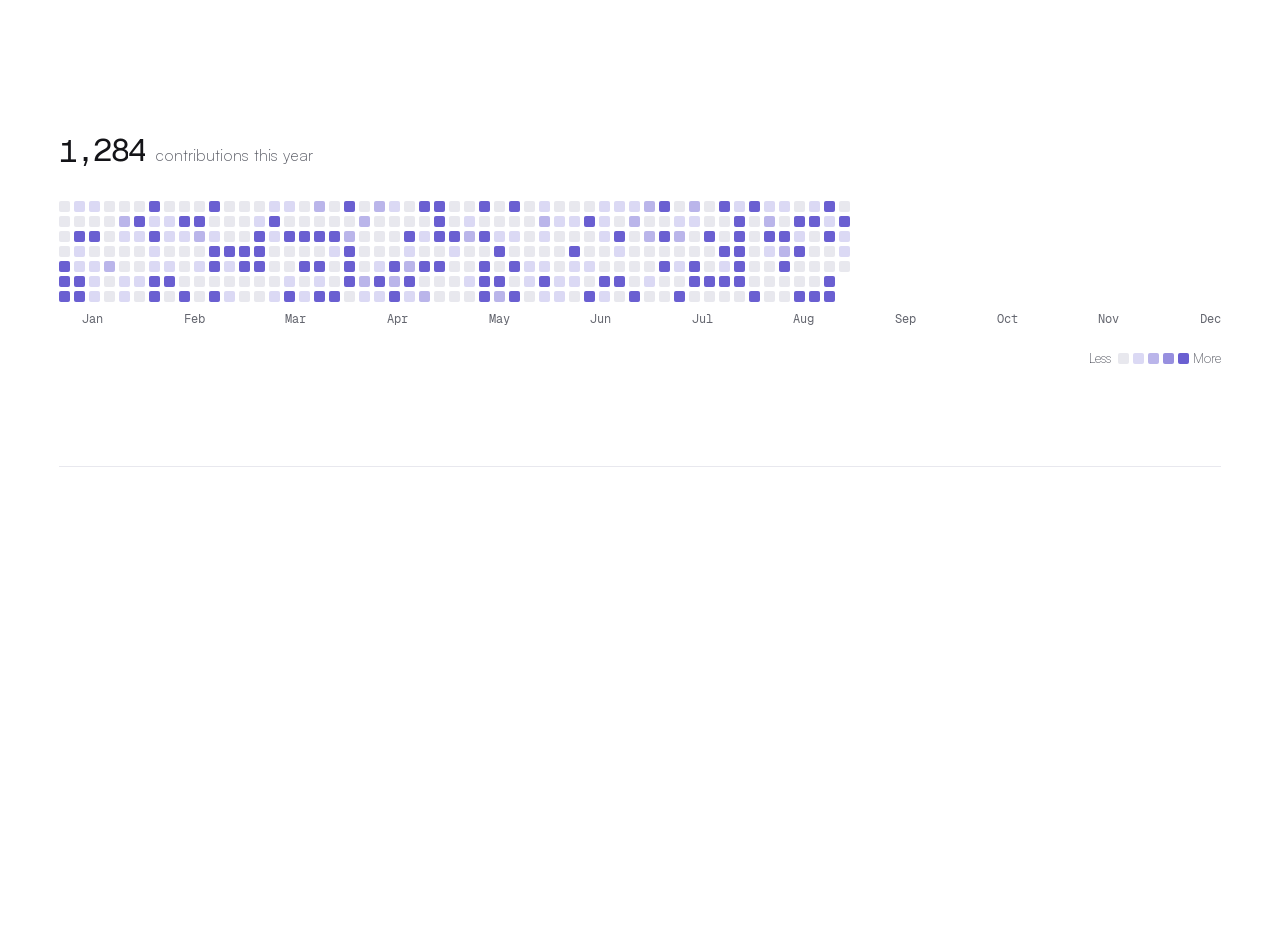
==== github-activity-preview.html @ e322b6ca "Add wip github activity" ====
<!doctype html>
<html lang="en">
<head>
  <meta charset="utf-8">
  <meta name="viewport" content="width=device-width, initial-scale=1">
  <title>GitHub activity preview — Omar Hopman</title>
  <link rel="stylesheet" href="style.css">
  <style>
    body { min-height: 100vh; }
    .preview { padding-top: 5rem; padding-bottom: 5rem; }
    .activity { margin-top: 2rem; }
    .activity-total { display: flex; align-items: baseline; gap: .55rem; margin-bottom: .75rem; font-size: .85rem; color: var(--muted); }
    .activity-total strong { display: inline-flex; color: var(--ink); font: 1.65rem/1 var(--font-mono); letter-spacing: -.06em; font-variant-numeric: tabular-nums; }
    .count-digit { display: inline-block; height: 1em; overflow: hidden; }
    .count-reel { display: flex; flex-direction: column; transform: translateY(-10em); transition: transform 1s cubic-bezier(.45, 0, .2, 1); }
    .count-reel span { height: 1em; line-height: 1em; }
    .grid-scroll { overflow-x: auto; padding: .85rem 0 .3rem; }
    .activity-grid { display: grid; grid-template-rows: repeat(7, 11px); grid-auto-flow: column; grid-auto-columns: 11px; gap: 4px; width: max-content; }
    .day { width: 11px; height: 11px; border-radius: 2px; background: var(--line); }
    .day[data-level="1"] { background: color-mix(in srgb, var(--accent) 24%, var(--bg)); }
    .day[data-level="2"] { background: color-mix(in srgb, var(--accent) 46%, var(--bg)); }
    .day[data-level="3"] { background: color-mix(in srgb, var(--accent) 70%, var(--bg)); }
    .day[data-level="4"] { background: var(--accent); }
    .months { display: flex; justify-content: space-between; margin: .45rem 0 0 1.2rem; color: var(--muted); font: .65rem var(--font-mono); }
    .activity-bottom { display: flex; justify-content: flex-end; margin-top: .75rem; }
    .legend { display: flex; align-items: center; gap: 4px; color: var(--muted); font-size: .68rem; }
    .legend span:first-child { margin-right: 3px; }
    @media (prefers-reduced-motion: reduce) { .count-reel { transition: none; } }
  </style>
</head>
<body>
  <main class="wrap preview">
    <section class="activity" aria-label="GitHub contribution activity preview">
      <p class="activity-total"><strong id="contributionCount" aria-label="1,284">1,284</strong><span>contributions this year</span></p>
      <div class="grid-scroll" aria-label="Contribution graph preview">
        <div class="activity-grid" id="activityGrid"></div>
        <div class="months" aria-hidden="true"><span>Jan</span><span>Feb</span><span>Mar</span><span>Apr</span><span>May</span><span>Jun</span><span>Jul</span><span>Aug</span><span>Sep</span><span>Oct</span><span>Nov</span><span>Dec</span></div>
      </div>
      <div class="activity-bottom">
        <div class="legend" aria-label="Less to more activity"><span>Less</span><i class="day"></i><i class="day" data-level="1"></i><i class="day" data-level="2"></i><i class="day" data-level="3"></i><i class="day" data-level="4"></i><span>More</span></div>
      </div>
    </section>
  </main>
  <script>
    const counter = document.getElementById('contributionCount');
    const target = '1284';
    counter.replaceChildren(...target.split('').map((digit, index) => {
      const window = document.createElement('span');
      const reel = document.createElement('span');
      window.className = 'count-digit';
      window.setAttribute('aria-hidden', 'true');
      reel.className = 'count-reel';
      const turns = index + 1;
      reel.style.transitionDelay = `${(target.length - index) * 100}ms`;
      for (let number = 0; number < 10 * (turns + 2); number++) {
        const item = document.createElement('span');
        item.textContent = number % 10;
        reel.append(item);
      }
      const finalPosition = 10 * (turns + 1) + Number(digit);
      reel.dataset.position = finalPosition;
      window.append(reel);
      reel.style.transform = 'translateY(-10em)';
      return window;
    }));
    counter.insertBefore(document.createTextNode(','), counter.children[1]);
    requestAnimationFrame(() => requestAnimationFrame(() => {
      counter.querySelectorAll('.count-reel').forEach(reel => {
        reel.style.transform = `translateY(-${reel.dataset.position}em)`;
      });
    }));

    const grid = document.getElementById('activityGrid');
    const start = new Date('2026-01-01T12:00:00');
    const end = new Date('2026-12-31T12:00:00');
    const offset = start.getDay();
    for (let i = 0; i < offset; i++) grid.append(Object.assign(document.createElement('i'), { className: 'day' }));
    for (let day = new Date(start); day <= end; day.setDate(day.getDate() + 1)) {
      const cell = document.createElement('i');
      const sample = Math.abs(Math.sin(day.getTime() / 86400000 * 12.9898) * 43758.5453) % 1;
      const count = sample > .76 ? Math.ceil(sample * 8) : sample > .45 ? Math.ceil(sample * 3) : 0;
      cell.className = 'day';
      if (count) cell.dataset.level = count > 6 ? 4 : count > 4 ? 3 : count > 2 ? 2 : 1;
      cell.title = `${day.toLocaleDateString('en', { month: 'short', day: 'numeric' })}: ${count} contributions`;
      grid.append(cell);
    }
  </script>
</body>
</html>
---- style.css ----
*,
*::before,
*::after {
    margin: 0;
    padding: 0;
    box-sizing: border-box;
}

/* Satoshi is a variable font (wght 300-900); one file covers every weight the site uses. */
@font-face {
    font-family: "Satoshi";
    src: url("fonts/Satoshi-Variable.woff2") format("woff2-variations");
    font-weight: 300 900;
    font-style: normal;
    font-display: swap;
}

@font-face {
    font-family: "Geist Pixel Square";
    src: url("fonts/GeistPixel-Square.woff2") format("woff2");
    font-weight: 400;
    font-style: normal;
    font-display: swap;
}

@font-face {
    font-family: "Geist Pixel Grid";
    src: url("fonts/GeistPixel-Grid.woff2") format("woff2");
    font-weight: 400;
    font-style: normal;
    font-display: swap;
}

@font-face {
    font-family: "Geist Mono";
    src: url("fonts/GeistMono-Regular.woff2") format("woff2");
    font-weight: 400;
    font-style: normal;
    font-display: swap;
}

:root {
    --font-body: "Satoshi", ui-sans-serif, system-ui, sans-serif;
    --font-pixel: "Geist Pixel Square", "Satoshi", sans-serif;
    --font-pixel-grid: "Geist Pixel Grid", "Satoshi", sans-serif;
    --font-mono: "Geist Mono", ui-monospace, "SFMono-Regular", Menlo, monospace;

    --bg: #ffffff;
    --bg-alt: #f6f6f9;
    --ink: #141418;
    --muted: #63656e;
    --line: #e8e8ee;
    --accent: #6a5fd1;
    --accent-2: #4aa3c7;
    --accent-3: #e58ea9;
    --accent-glow: rgba(30, 32, 48, 0.09);
    --accent-glow-2: rgba(30, 32, 48, 0.06);
    --accent-halo: rgba(106, 95, 209, 0.11);
    --accent-halo-soft: rgba(106, 95, 209, 0.04);
    --gradient: linear-gradient(120deg, #dcdde2, #a3a6b1 50%, #e4e5e9);
    --wave-rgb: 112, 98, 205;
    --wave-alpha: 0.95;
    --nav-bg: rgba(255, 255, 255, 0.8);
    --tile-hover: #f4f4f8;
    color-scheme: light;
}

html[data-theme="dark"] {
    --bg: #0e0e12;
    --bg-alt: #14141a;
    --ink: #ececf1;
    --muted: #9a9ba7;
    --line: #26262f;
    --accent: #a99ef2;
    --accent-2: #7cc3e0;
    --accent-3: #eba0b9;
    --accent-glow: rgba(205, 210, 238, 0.1);
    --accent-glow-2: rgba(205, 210, 238, 0.07);
    --accent-halo: rgba(169, 158, 242, 0.14);
    --accent-halo-soft: rgba(169, 158, 242, 0.05);
    --gradient: linear-gradient(120deg, #3b3d48, #9a9dad 50%, #3b3d48);
    --wave-rgb: 158, 148, 246;
    --wave-alpha: 1.45;
    --nav-bg: rgba(14, 14, 18, 0.8);
    --tile-hover: #181820;
    color-scheme: dark;
}

html {
    font-size: 120%;
    scroll-behavior: smooth;
}

body {
    font-family: var(--font-body);
    font-size: 1.02rem;
    font-weight: 300;
    background: var(--bg);
    color: var(--ink);
    line-height: 1.75;
    -webkit-font-smoothing: antialiased;
    overflow-x: hidden;
    transition:
        background-color 0.3s ease,
        color 0.3s ease;
}

a {
    text-decoration: none;
    color: inherit;
}

.wrap {
    max-width: 64rem;
    margin: 0 auto;
    padding: 0 1.75rem;
}

.display {
    font-family: "Satoshi", ui-sans-serif, sans-serif;
}

/* NAV */
.nav {
    position: sticky;
    top: 0;
    background: var(--nav-bg);
    backdrop-filter: blur(6px);
    border-bottom: 1px solid var(--line);
    z-index: 100;
    transition: background-color 0.3s ease;
}

.nav-right {
    display: flex;
    align-items: center;
    gap: 1.25rem;
}

.language-toggle {
    display: inline-flex;
    align-items: center;
    gap: 0.1rem;
    height: 34px;
    padding: 2px;
    border: 1px solid var(--line);
    border-radius: 4px;
    font-family: var(--font-mono);
    font-size: 0.68rem;
    line-height: 1;
}

.language-option {
    min-width: 2rem;
    height: 28px;
    display: inline-flex;
    align-items: center;
    justify-content: center;
    padding: 0 0.42rem;
    border-radius: 3px;
    text-align: center;
    border: 0;
    background: transparent;
    color: inherit;
    font: inherit;
    cursor: pointer;
    transition: background-color 0.2s ease, color 0.2s ease, transform 0.2s ease;
}

.language-option.is-current {
    background: var(--bg-alt);
    color: var(--accent);
    animation: language-switch 0.24s ease-out;
}

@keyframes language-switch {
    0% { transform: scale(0.88); }
    70% { transform: scale(1.06); }
    100% { transform: scale(1); }
}

@media (prefers-reduced-motion: reduce) {
    .language-option.is-current { animation: none; }
}


.theme-toggle {
    display: inline-flex;
    align-items: center;
    justify-content: center;
    width: 34px;
    height: 34px;
    border-radius: 4px;
    border: 1px solid var(--line);
    background: transparent;
    color: var(--ink);
    cursor: pointer;
    flex-shrink: 0;
    position: relative;
    transition:
        border-color 0.2s ease,
        color 0.2s ease,
        transform 130ms cubic-bezier(0.23, 1, 0.32, 1);
}

.theme-toggle:hover {
    border-color: var(--accent);
    color: var(--accent);
}

@media (hover: hover) and (pointer: fine) {
    .theme-toggle:active {
        transform: scale(0.92);
    }
}

.theme-toggle svg {
    position: absolute;
    width: 16px;
    height: 16px;
    transition: opacity 0.25s ease, transform 0.35s cubic-bezier(0.2, 0.8, 0.2, 1);
}

.theme-toggle .icon-sun {
    opacity: 0;
    transform: scale(0.7);
}

.theme-toggle .icon-moon {
    opacity: 1;
    transform: scale(1);
}

html[data-theme="dark"] .theme-toggle .icon-sun {
    opacity: 1;
    transform: scale(1);
}

html[data-theme="dark"] .theme-toggle .icon-moon {
    opacity: 0;
    transform: scale(0.7);
}

@media (prefers-reduced-motion: reduce) {
    .theme-toggle svg { transition: none; }
}

.nav-inner {
    position: relative;
    display: flex;
    align-items: center;
    justify-content: space-between;
    height: 64px;
    font-size: 0.9rem;
}

.brand {
    display: inline-flex;
    align-items: center;
    gap: 0.55rem;
    font-family: var(--font-body);
    font-weight: 400;
    letter-spacing: -0.01em;
    font-size: 1.05rem;
}

.brand img {
    width: 34px;
    height: 34px;
    object-fit: cover;
    border-radius: 4px;
}

.nav-links {
    display: flex;
    align-items: center;
    gap: 2rem;
    position: absolute;
    left: 50%;
    transform: translateX(-50%);
}

.nav-links a {
    color: var(--muted);
    transition: color 0.2s;
    padding-bottom: 2px;
    border-bottom: 1px solid transparent;
}

.nav-links a:hover {
    color: var(--ink);
    border-bottom-color: var(--accent);
}

.nav-links .contact-link {
    color: var(--muted);
}

.nav-links .contact-link:hover {
    color: var(--accent);
}

/* HERO */
.hero {
    position: relative;
    min-height: 94vh;
    display: flex;
    align-items: center;
    border-bottom: 1px solid var(--line);
    overflow: hidden;
    background: var(--bg);
}

.hero-grain {
    position: absolute;
    inset: 0;
    z-index: 0;
    pointer-events: none;
    opacity: 0.5;
    background-image: url("data:image/svg+xml,%3Csvg xmlns='http://www.w3.org/2000/svg' width='140' height='140'%3E%3Cfilter id='n'%3E%3CfeTurbulence type='fractalNoise' baseFrequency='0.9' numOctaves='2' stitchTiles='stitch'/%3E%3C/filter%3E%3Crect width='100%25' height='100%25' filter='url(%23n)' opacity='0.045'/%3E%3C/svg%3E");
}

.hero-inner {
    position: relative;
    z-index: 1;
    margin-left: clamp(1.25rem, 4vw, 4rem);
    margin-right: 0;
    padding: 7rem 0;
    width: 100%;
}

.fade-item {
    opacity: 0;
    transform: translateY(14px);
    animation: rise 0.8s ease forwards;
}

.fade-1 {
    animation-delay: 0.05s;
}
.fade-2 {
    animation-delay: 0.3s;
}
.fade-3 {
    animation-delay: 0.55s;
}
.fade-4 {
    animation-delay: 0.8s;
}

@keyframes rise {
    to {
        opacity: 1;
        transform: translateY(0);
    }
}

@media (prefers-reduced-motion: reduce) {
    .fade-item {
        opacity: 1;
        transform: none;
        animation: none;
    }
}

.name-wrap {
    position: relative;
    display: block;
    width: fit-content;
    margin-bottom: 1.1rem;
}

h1 {
    font-family: var(--font-pixel);
    font-weight: 400;
    font-size: clamp(2.8rem, 8.6vw, 7rem);
    letter-spacing: -0.01em;
    line-height: 1.04;
    position: relative;
}

.role-badge {
    display: inline-block;
    padding: 0.45rem 1.05rem;
    border-radius: 4px;
    border: 1px solid transparent;
    background:
        linear-gradient(var(--bg), var(--bg)) padding-box,
        var(--gradient) border-box;
    font-family: var(--font-mono);
    font-weight: 400;
    font-size: 0.78rem;
    color: var(--ink);
    margin-bottom: 2rem;
}

.lede {
    font-size: 1.14rem;
    font-weight: 300;
    color: var(--muted);
    max-width: 34rem;
    margin-bottom: 0;
}

.hero-actions {
    display: flex;
    align-items: center;
    gap: 1.75rem;
    margin-top: 2.75rem;
    margin-bottom: 3rem;
}

.lede-note {
    display: flex;
    align-items: center;
    gap: 0.6rem;
    margin-top: 0.75rem;
    font-size: 0.9rem;
    opacity: 0.75;
}

.note-dot {
    width: 6px;
    height: 6px;
    flex-shrink: 0;
    border-radius: 50%;
    background: currentColor;
}

.btn-primary {
    display: inline-flex;
    align-items: center;
    gap: 0.55rem;
    padding: 0.85rem 1.85rem;
    border-radius: 4px;
    border: 1px solid transparent;
    background:
        linear-gradient(var(--bg), var(--bg)) padding-box,
        var(--gradient) border-box;
    color: var(--ink);
    font-weight: 400;
    font-size: 0.95rem;
    box-shadow: 0 0 0 0 transparent;
    transition:
        box-shadow 0.25s ease,
        transform 130ms cubic-bezier(0.23, 1, 0.32, 1);
}

.contact-mark {
    width: 1rem;
    height: 1rem;
    flex: 0 0 auto;
}

.btn-primary:hover {
    box-shadow:
        0 10px 28px -16px var(--accent-glow),
        0 6px 20px -16px var(--accent-glow-2);
}

@media (hover: hover) and (pointer: fine) {
    .btn-primary:active {
        transform: scale(0.96);
    }
}

.text-link {
    display: inline-flex;
    align-items: center;
    font-size: 0.92rem;
    line-height: 1.35;
    align-self: center;
    color: var(--muted);
    border-bottom: 1px solid var(--line);
    padding-bottom: 2px;
    transition:
        color 0.2s,
        border-color 0.2s;
}

.text-link:hover {
    color: var(--accent);
    border-bottom-color: var(--accent);
}

.text-link--icon {
    padding: 0;
    justify-content: center;
    border: 0;
}

.text-link--icon .github-mark {
    width: 1.5rem;
    height: 1.5rem;
}

.scroll-cue {
    display: flex;
    align-items: center;
    gap: 0.6rem;
    color: var(--muted);
    font-family: var(--font-mono);
    font-size: 0.72rem;
}

.scroll-cue .stem {
    width: 1px;
    height: 34px;
    background: var(--line);
    position: relative;
    overflow: hidden;
}

.scroll-cue .stem::after {
    content: "";
    position: absolute;
    top: -100%;
    left: 0;
    width: 100%;
    height: 100%;
    background: var(--accent);
    animation: trickle 2.2s ease-in-out infinite;
}

@keyframes trickle {
    0% {
        top: -100%;
    }
    60% {
        top: 100%;
    }
    100% {
        top: 100%;
    }
}

@media (prefers-reduced-motion: reduce) {
    .scroll-cue .stem::after {
        animation: none;
        top: 0;
    }
    html { scroll-behavior: auto; }
}

/* SECTIONS */
section {
    position: relative;
    z-index: 0;
    padding: 5rem 0;
    border-bottom: 1px solid var(--line);
}

section.panel {
    background: var(--bg-alt);
}

.chapter-num {
    position: absolute;
    z-index: 0;
    top: 0.25rem;
    right: 0.25rem;
    font-family: var(--font-pixel-grid);
    font-weight: 400;
    font-size: clamp(5rem, 12vw, 9.5rem);
    line-height: 1;
    color: var(--line);
    user-select: none;
    pointer-events: none;
    opacity: 0.6;
    transform: translateY(0.35rem);
    transition: color 0.55s ease, opacity 0.55s ease,
        transform 0.7s cubic-bezier(0.2, 0.8, 0.2, 1), text-shadow 0.55s ease;
}

main > section > .wrap {
    position: relative;
    z-index: 1;
}

.chapter-num.is-lit {
    color: var(--accent);
    opacity: 1;
    transform: translateY(0);
    text-shadow: 0 0 16px var(--accent-glow), 0 0 34px var(--accent-glow-2);
}

.chapter-num::before {
    content: "";
    position: absolute;
    inset: -14% -38%;
    z-index: -1;
    border-radius: 50%;
    background: radial-gradient(ellipse closest-side, var(--accent-halo) 0%, var(--accent-halo-soft) 40%, transparent 70%);
    opacity: 0;
    transform: scale(0.75);
    pointer-events: none;
    transition: opacity 0.7s ease, transform 0.9s cubic-bezier(0.2, 0.8, 0.2, 1);
}

.chapter-num.is-lit::before {
    opacity: 1;
    transform: scale(1);
    animation: chapter-num-pulse 4.5s ease-in-out infinite;
}

@keyframes chapter-num-pulse {
    0%, 100% { opacity: 0.85; transform: scale(0.92, 1); }
    50% { opacity: 1; transform: scale(1.12, 1.05); }
}

.chapter-num { isolation: isolate; }

@media (prefers-reduced-motion: reduce) {
    .chapter-num, .chapter-num::before { transition: none; animation: none; transform: none; }
}

.chapter-nav {
    position: fixed;
    z-index: 30;
    top: 50%;
    left: calc((100vw - 64rem) / 2 - 11.25rem);
    width: 10rem;
    display: grid;
    gap: 0.4rem;
    transform: translateY(-50%);
    opacity: 1;
    visibility: visible;
    transition: opacity 0.3s ease, visibility 0.3s ease;
}

.chapter-nav.is-at-top {
    opacity: 0;
    visibility: hidden;
    pointer-events: none;
}

.chapter-nav a {
    display: grid;
    grid-template-columns: 1.7rem 1fr;
    align-items: baseline;
    gap: 0.6rem;
    padding: 0.55rem 0.65rem;
    border-left: 1px solid var(--line);
    color: var(--muted);
    font-size: 0.82rem;
    line-height: 1.35;
    transition:
        color 0.3s ease,
        border-color 0.3s ease,
        background-color 0.3s ease,
        text-shadow 0.3s ease;
}

.chapter-project-title {
    margin: 0 0 0.35rem;
    padding: 0.35rem 0.65rem 0.7rem;
    border-bottom: 1px solid var(--line);
    color: var(--ink);
    font-family: var(--font-mono);
    font-size: 0.82rem;
    line-height: 1.3;
    opacity: 0;
    visibility: hidden;
    transform: translateY(-8px);
    transition: opacity 0.3s ease, transform 0.3s ease, visibility 0.3s;
}

.chapter-project-title.is-visible {
    opacity: 1;
    visibility: visible;
    transform: translateY(0);
}

.chapter-project-title.gsap-managed {
    transition: none;
}

.chapter-index {
    color: var(--muted);
    font-family: var(--font-mono);
    font-size: 0.68rem;
    transition: color 0.3s ease, text-shadow 0.3s ease;
}

.chapter-nav a:hover,
.chapter-nav a.is-past {
    color: var(--accent);
    border-left-color: var(--accent);
}

.chapter-nav a.is-past {
    text-shadow: 0 0 10px var(--accent-halo);
}

.chapter-nav a.is-past .chapter-index {
    color: var(--accent);
    text-shadow: 0 0 10px var(--accent-halo);
}

.chapter-nav a.is-current {
    color: var(--ink);
    border-left: 2px solid var(--accent);
    background: linear-gradient(90deg, var(--accent-halo-soft), transparent 80%);
    text-shadow: 0 0 14px var(--accent-halo);
}

.chapter-nav a.is-current .chapter-index {
    color: var(--accent);
    text-shadow: 0 0 12px var(--accent-halo);
}

.chapter-nav a:focus-visible {
    outline: 2px solid var(--accent);
    outline-offset: 3px;
}

.section-title {
    display: flex;
    align-items: center;
    gap: 0.8rem;
    font-family: var(--font-body);
    font-weight: 300;
    letter-spacing: -0.02em;
    font-size: clamp(2rem, 4.2vw, 2.7rem);
    line-height: 1.15;
    margin-bottom: 0.75rem;
}

@property --text-reveal-progress {
    syntax: "<percentage>";
    inherits: false;
    initial-value: 0%;
}

[data-text-reveal] {
    opacity: 0;
    transform: translate3d(0, var(--text-reveal-y, 12px), 0);
}

[data-text-reveal="sweep"] {
    --text-reveal-progress: 0%;
    --text-reveal-y: 12px;
    opacity: 1;
    -webkit-mask-image: linear-gradient(100deg, #000 calc(var(--text-reveal-progress) - 26%), transparent var(--text-reveal-progress));
    mask-image: linear-gradient(100deg, #000 calc(var(--text-reveal-progress) - 26%), transparent var(--text-reveal-progress));
    transition:
        --text-reveal-progress 1.5s cubic-bezier(0.5, 0.1, 0.2, 1) var(--text-reveal-delay, 0s),
        transform 1.2s cubic-bezier(0.16, 1, 0.3, 1) var(--text-reveal-delay, 0s);
}

[data-text-reveal="sweep"].is-revealing {
    --text-reveal-progress: 126%;
    transform: none;
}

@media (prefers-reduced-motion: reduce) {
    [data-text-reveal] {
        opacity: 1;
        transform: none;
        -webkit-mask-image: none;
        mask-image: none;
        transition: none;
    }
}

.facet-icon {
    flex-shrink: 0;
    overflow: visible;
    will-change: transform;
}

.facet-icon polygon,
.facet-icon polyline {
    fill: none;
    stroke: var(--accent);
    stroke-width: 1.5;
    stroke-linejoin: round;
    opacity: 0.9;
    transition: stroke 0.4s ease;
}

.facet-icon {
    filter: drop-shadow(0 0 6px var(--accent-glow-2));
}

.section-sub {
    color: var(--muted);
    font-size: 0.95rem;
    max-width: 32rem;
    margin-bottom: 2.5rem;
}

/* PROJECT GRID */
.grid {
    display: grid;
    grid-template-columns: repeat(3, 1fr);
    gap: 1.5rem;
}

.project-card {
    position: relative;
    display: flex;
    flex-direction: column;
    border: 1px solid var(--line);
    border-radius: 6px;
    background: var(--bg);
    transition: box-shadow 0.25s ease;
    /* Tilt writes --tilt-x/y/scale; the reveal animates --enter-y.
       Keeping the composition here means JS and GSAP never fight over
       the transform property itself. */
    transform: perspective(700px)
        translateY(var(--enter-y, 0px))
        rotateX(var(--tilt-x, 0deg))
        rotateY(var(--tilt-y, 0deg))
        scale(var(--tilt-s, 1));
}

.project-card::after {
    content: "";
    position: absolute;
    inset: -1px;
    border-radius: 7px;
    padding: 1px;
    background: var(--gradient);
    -webkit-mask:
        linear-gradient(#000 0 0) content-box,
        linear-gradient(#000 0 0);
    -webkit-mask-composite: xor;
    mask:
        linear-gradient(#000 0 0) content-box exclude,
        linear-gradient(#000 0 0);
    opacity: 0;
    transition: opacity 0.25s ease;
    pointer-events: none;
}

.project-card:hover::after {
    opacity: 1;
}

.project-card:hover {
    box-shadow:
        0 18px 40px -24px var(--accent-glow),
        0 10px 30px -22px var(--accent-glow-2);
}

/* Only promote to its own layer while it's actually moving. */
.project-card.is-tilting {
    will-change: transform;
}

/* Fallback when JS tilt is unavailable/disabled (touch, reduced motion): plain CSS press feedback. */
.project-card.static-card {
    transition:
        box-shadow 0.25s ease,
        transform 120ms ease;
}

.project-card.static-card:active {
    transform: perspective(700px) scale(0.985);
}

.project-body {
    padding: 1.25rem 1.4rem 1.5rem;
    display: flex;
    flex-direction: column;
    flex: 1;
}

.tile-top {
    display: flex;
    align-items: baseline;
    justify-content: space-between;
    gap: 0.75rem;
    margin-bottom: 0.5rem;
}

.tile-name {
    font-family: var(--font-pixel);
    font-weight: 400;
    letter-spacing: -0.01em;
    font-size: 1.22rem;
    color: var(--ink);
    transition: color 0.2s;
}

.project-card:hover .tile-name {
    color: var(--accent);
}

.tile-status {
    font-family: var(--font-mono);
    font-weight: 400;
    font-size: 0.7rem;
    color: var(--muted);
    white-space: nowrap;
    flex-shrink: 0;
}

.tile-desc {
    color: var(--muted);
    font-size: 0.9rem;
    margin-bottom: 0.75rem;
    flex: 1;
}

.tile-stack {
    font-family: var(--font-mono);
    font-size: 0.74rem;
    color: var(--muted);
}

.tile-stack .sep {
    margin: 0 0.4rem;
    color: var(--line);
}

/* TIMELINE */
.timeline {
    --rail: 2.6rem;
    --node: 13px;
    --track: 2px;
    --gap: 2.8rem;
    --line-x: calc(var(--rail) + var(--track) / 2);
    position: relative;
    margin-top: 0.5rem;
    padding-left: var(--rail);
}

.timeline-list {
    list-style: none;
    margin: 0;
    padding: 0;
}

.timeline-item {
    position: relative;
    padding: 0 0 var(--gap) 1.6rem;
}

.timeline-item::before,
.timeline-item::after {
    content: "";
    position: absolute;
    left: 0;
    top: calc(var(--node) / 2);
    width: var(--track);
}

.timeline-item::before {
    bottom: calc(-1 * var(--node) / 2 - 0.5px);
    z-index: 0;
    background: color-mix(in srgb, var(--ink) 14%, transparent);
}

.timeline-item::after {
    z-index: 1;
    height: var(--segment-height, 0px);
    background: color-mix(in srgb, var(--accent) 78%, var(--ink));
}

.timeline-item:last-child {
    padding-bottom: 0;
}

.timeline-item:last-child::before {
    bottom: auto;
    height: calc(100% - var(--node) / 2);
}

.timeline-item:last-child::after {
    height: var(--segment-height, 0px);
}

.timeline-cursor {
    position: absolute;
    left: var(--line-x);
    top: var(--cursor-y, 0px);
    z-index: 3;
    width: var(--node);
    height: var(--node);
    border-radius: 50%;
    background: #fff;
    border: 2px solid var(--bg);
    box-shadow: 0 0 0 2px var(--accent), 0 0 14px var(--accent-glow);
    transform: translate(-50%, -50%);
}

.timeline-body {
    transition: opacity 0.45s ease;
}

.timeline[data-state="live"] .timeline-item:not(.is-passed) .timeline-body {
    opacity: 0.78;
}

.timeline-tag {
    display: inline-block;
    font-family: var(--font-mono);
    font-size: 0.76rem;
    color: var(--accent);
    margin-bottom: 0.45rem;
}

.timeline-title {
    font-family: var(--font-body);
    font-weight: 400;
    letter-spacing: -0.015em;
    font-size: 1.35rem;
    margin-bottom: 0.3rem;
}

.timeline-company {
    color: var(--accent);
    font-size: 0.95rem;
    font-weight: 400;
    margin-bottom: 0.5rem;
}

.timeline-desc {
    color: var(--muted);
    font-size: 0.92rem;
    max-width: 30rem;
}

/* SKILLS */
.skill-group {
    display: grid;
    grid-template-columns: 180px minmax(0, 1fr);
    gap: 1.5rem;
    align-items: start;
    padding: 1.25rem 0;
    border-top: 1px solid var(--line);
}

#skills .wrap {
    display: block;
}

.skill-key {
    font-family: var(--font-mono);
    color: var(--muted);
    font-size: 0.8rem;
    letter-spacing: 0.08em;
    text-transform: uppercase;
}

.skill-val {
    display: flex;
    flex-wrap: wrap;
    gap: 0.5rem;
}

.skill-val span {
    display: inline-flex;
    align-items: center;
    gap: 0.45rem;
    min-width: 0;
    width: max-content;
    padding: 0.34rem 0.72rem;
    border: 1px solid var(--line);
    border-radius: 2px;
    color: var(--muted);
    font-family: var(--font-mono);
    font-size: 0.9rem;
    line-height: 1.4;
    --bob-scale: 4;
    animation: bob 3.8s ease-in-out infinite;
    animation-delay: calc(var(--i, 0) * -0.42s);
    transition: color 0.25s ease, border-color 0.25s ease, box-shadow 0.3s ease;
}

.skill-val span i {
    display: inline-block;
    font-size: 1.15rem;
    line-height: 1;
    filter: grayscale(1);
    opacity: 0.58;
    transition: filter 0.22s ease, opacity 0.22s ease;
}

.skill-val span:nth-child(1) { --i: 0; }
.skill-val span:nth-child(2) { --i: 1; }
.skill-val span:nth-child(3) { --i: 2; }
.skill-val span:nth-child(4) { --i: 3; }
.skill-val span:nth-child(5) { --i: 4; }
.skill-val span:nth-child(6) { --i: 5; }
.skill-val span:nth-child(7) { --i: 6; }

.skill-val span:hover {
    color: var(--accent);
    border-color: var(--accent);
    box-shadow: 0 0 0 1px color-mix(in srgb, var(--accent) 18%, transparent),
        0 0 18px -4px var(--accent-glow), 0 0 28px -10px var(--accent-glow-2);
}

.skill-val span:hover i {
    filter: none;
    opacity: 1;
}

@media (prefers-reduced-motion: reduce) {
    .skill-val span { animation: none; }
}

@media (max-width: 600px) {
    .skill-group {
        grid-template-columns: 1fr;
        gap: 0.75rem;
    }
}

/* CONTACT */
.contact-lede {
    color: var(--muted);
    max-width: 32rem;
    margin-bottom: 2.5rem;
}

.contact-row {
    display: flex;
    align-items: baseline;
    gap: 1.5rem;
    padding: 1.1rem 0;
    border-top: 1px solid var(--line);
    transition: opacity 0.2s;
}

.contact-row:first-of-type {
    border-top: none;
}

.contact-row:hover {
    opacity: 0.75;
}

.contact-key {
    display: inline-flex;
    align-items: center;
    gap: 0.55rem;
    font-family: var(--font-mono);
    color: var(--muted);
    font-size: 0.8rem;
    width: 6.5rem;
    flex-shrink: 0;
}

.contact-icon {
    width: 1rem;
    height: 1rem;
    flex: 0 0 1rem;
}

.contact-val {
    font-size: 1rem;
    color: var(--ink);
    border-bottom: 1px solid transparent;
}

.contact-row:hover .contact-val {
    color: var(--accent);
    border-bottom-color: var(--accent);
}

/* FOOTER */
.footer {
    padding: 2rem 0;
}

.footer-inner {
    display: flex;
    justify-content: space-between;
    flex-wrap: wrap;
    gap: 0.5rem;
    color: var(--muted);
    font-size: 0.82rem;
}

.footer-inner .display {
    font-weight: 400;
}

@media (max-width: 860px) {
    .grid {
        grid-template-columns: repeat(2, 1fr);
    }
}

@media (max-width: 1399px) {
    .chapter-nav {
        display: none;
    }
}

@media (max-width: 640px) {
    .hero {
        min-height: auto;
    }

    .hero-inner {
        margin-left: 1.25rem;
        padding: 6rem 0 3.5rem;
    }

    .nav-links a:not(.contact-link) {
        display: none;
    }

    .grid {
        grid-template-columns: 1fr;
    }

    .timeline { --rail: 2.1rem; --gap: 2.4rem; }

    .footer-inner {
        flex-direction: column;
    }
}

/* WAVE BACKGROUND */
.hero-wave {
    position: absolute;
    inset: 0;
    width: 100%;
    height: 100%;
    z-index: 0;
    pointer-events: none;
    -webkit-mask-image: linear-gradient(90deg, rgba(0, 0, 0, 0.4), #000 55%);
    mask-image: linear-gradient(90deg, rgba(0, 0, 0, 0.4), #000 55%);
}

/* NAME: letters drift like they're floating on water */
h1 .word {
    display: inline-block;
    white-space: nowrap;
}

h1 .ch {
    display: inline-block;
    animation: bob 4.8s ease-in-out infinite;
    animation-delay: calc(var(--i) * -0.34s);
}

h1 .ci {
    display: inline-block;
    transform-origin: 50% 85%;
}

h1 .ci.splash {
    animation: splash 0.95s cubic-bezier(0.22, 0.9, 0.3, 1) both;
}

@keyframes bob {
    0%,
    100% {
        transform: translateY(0) rotate(0deg);
    }
    28% {
        transform: translateY(calc(-0.05em * var(--bob-scale, 1))) rotate(-0.7deg);
    }
    55% {
        transform: translateY(calc(0.012em * var(--bob-scale, 1))) rotate(0.5deg);
    }
    78% {
        transform: translateY(calc(-0.026em * var(--bob-scale, 1))) rotate(0.25deg);
    }
}

@keyframes splash {
    0% {
        transform: translateY(0) scale(1, 1);
    }
    28% {
        transform: translateY(-0.17em) scale(0.96, 1.05);
    }
    52% {
        transform: translateY(0.035em) scale(1.04, 0.96);
    }
    74% {
        transform: translateY(-0.05em) scale(0.99, 1.01);
    }
    100% {
        transform: translateY(0) scale(1, 1);
    }
}

@media (prefers-reduced-motion: reduce) {
    h1 .ch,
    h1 .ci.splash {
        animation: none;
    }
}

/* ============================================================
   PROJECT DETAIL PAGES  (projects/*.html)
   Shared with the main page: same tokens, same type scale.
   ============================================================ */

/* Header */
.pp-head {
    position: relative;
    padding: 5.5rem 0 3.5rem;
    border-bottom: 1px solid var(--line);
    background: var(--bg);
}

.pp-head-layout {
    display: grid;
    grid-template-columns: minmax(0, 1fr) 13rem;
    align-items: center;
    gap: 3rem;
}

.pp-head-copy {
    min-width: 0;
}

.pp-head-layout--landscape {
    grid-template-columns: minmax(0, 1fr) minmax(0, 1.35fr);
}

.pp-head-layout--text {
    grid-template-columns: 1fr;
}

.pp-head-layout--landscape .pp-visual-placeholder--landscape {
    width: 100%;
    margin: 0;
}

@media (max-width: 900px) {
    .pp-head-layout--landscape {
        grid-template-columns: 1fr;
        gap: 2.25rem;
    }

    .pp-head-layout--landscape .pp-visual-placeholder--landscape {
        justify-self: end;
        width: min(100%, 50rem);
        margin: 0 0 0 auto;
    }
}

.pp-back {
    display: inline-block;
    font-family: var(--font-mono);
    font-size: 0.82rem;
    color: var(--muted);
    margin-bottom: 2.25rem;
    transition: color 0.2s;
}

.pp-back:hover {
    color: var(--accent);
}

.pp-title {
    font-family: var(--font-pixel);
    font-weight: 400;
    font-size: clamp(2.4rem, 7vw, 4.6rem);
    line-height: 1.05;
    letter-spacing: -0.01em;
    margin-bottom: 1.1rem;
    /* The main h1 wraps each letter so it can bob; these pages have no
       JS letter-splitter, so the plain element needs this instead. */
    overflow-wrap: break-word;
}

.pp-tagline {
    color: var(--muted);
    font-size: 1.08rem;
    font-weight: 300;
    max-width: 38rem;
    margin-bottom: 1.75rem;
}

/* Meta pills */
.pp-meta {
    display: flex;
    flex-wrap: wrap;
    gap: 0.5rem;
    margin-bottom: 2rem;
}

.pill {
    display: inline-block;
    padding: 0.3rem 0.75rem;
    border: 1px solid var(--line);
    border-radius: 4px;
    background: var(--bg-alt);
    font-family: var(--font-mono);
    font-size: 0.72rem;
    color: var(--muted);
    line-height: 1.5;
}

.pill-accent {
    border-color: transparent;
    background:
        linear-gradient(var(--bg), var(--bg)) padding-box,
        var(--gradient) border-box;
    color: var(--ink);
}

/* Actions */
.pp-actions {
    display: flex;
    flex-wrap: wrap;
    gap: 0.75rem;
}

.btn-ghost {
    display: inline-flex;
    align-items: center;
    gap: 0.55rem;
    padding: 0.7rem 1.5rem;
    border: 1px solid var(--line);
    border-radius: 4px;
    background: transparent;
    font-size: 0.92rem;
    font-weight: 400;
    transition:
        border-color 0.2s ease,
        color 0.2s ease,
        transform 130ms cubic-bezier(0.23, 1, 0.32, 1);
}

.github-mark {
    width: 1.05rem;
    height: 1.05rem;
    fill: currentColor;
    flex: 0 0 auto;
}

.btn-ghost:hover {
    border-color: var(--accent);
    color: var(--accent);
}

@media (hover: hover) and (pointer: fine) {
    .btn-ghost:active {
        transform: scale(0.97);
    }
}

/* Body sections */
main.wrap {
    padding: 0 1.75rem;
}

.pp-visual-placeholder {
    display: grid;
    place-items: center;
    margin: 2.5rem auto 0;
    border: 1px dashed var(--line);
    background: var(--bg-alt);
    color: var(--muted);
    font-family: var(--font-mono);
    font-size: 0.78rem;
    text-align: center;
}

.pp-visual-placeholder--landscape {
    position: relative;
    width: min(100%, 50rem);
    aspect-ratio: 16 / 9;
    margin: 1.75rem 0 0 auto;
    animation: preview-arrive 0.65s cubic-bezier(0.2, 0.8, 0.2, 1) both;
}

@keyframes preview-arrive {
    from { opacity: 0; transform: translateX(-1rem); }
    to { opacity: 1; transform: translateX(0); }
}

@media (prefers-reduced-motion: reduce) {
    .pp-visual-placeholder--landscape,
    .pp-visual-placeholder--portrait { animation: none; }
}

.pp-placeholder-image {
    display: none;
}

.pp-placeholder-image[src] {
    position: absolute;
    inset: 0;
    display: block;
    width: 100%;
    height: 100%;
    object-fit: contain;
}

.pp-placeholder-image[src] + span {
    display: none;
}

.pp-visual-placeholder.is-clickable {
    cursor: zoom-in;
}

.preview-lightbox {
    position: fixed;
    inset: 0;
    display: none;
    place-items: center;
    width: 100vw;
    max-width: none;
    height: 100vh;
    max-height: none;
    margin: 0;
    padding: clamp(1rem, 4vw, 3rem);
    border: 0;
    background: transparent;
    color: var(--ink);
    opacity: 0;
    transition: opacity 0.26s ease;
}

.preview-lightbox[open] {
    display: grid;
}

.preview-lightbox::backdrop {
    background: rgba(14, 14, 18, 0);
    transition: background-color 0.26s ease;
}

.preview-lightbox.is-visible {
    opacity: 1;
}

.preview-lightbox.is-visible::backdrop {
    background: rgba(14, 14, 18, 0.82);
}

.preview-lightbox-image {
    display: block;
    max-width: min(92vw, 1100px);
    max-height: 88vh;
    width: auto;
    height: auto;
    object-fit: contain;
    border-radius: 4px;
    box-shadow: 0 1.5rem 5rem rgba(0, 0, 0, 0.35);
    transform: scale(0.94);
    transition: transform 0.26s cubic-bezier(0.2, 0.8, 0.2, 1);
}

.preview-lightbox.is-visible .preview-lightbox-image {
    transform: scale(1);
}

@media (prefers-reduced-motion: reduce) {
    .preview-lightbox,
    .preview-lightbox::backdrop,
    .preview-lightbox-image {
        transition: none;
    }
}

.pp-visual-placeholder--portrait {
    position: relative;
    display: block;
    width: min(100%, 13rem);
    margin: 0;
    justify-self: end;
    padding: 0.3rem;
    overflow: hidden;
    border: 1px solid var(--line);
    border-radius: 1rem;
    background: linear-gradient(155deg, var(--bg-alt), var(--bg));
    box-shadow: inset 0 0 0 5px var(--bg-alt), 0 12px 36px var(--accent-glow);
    animation: preview-arrive 0.65s cubic-bezier(0.2, 0.8, 0.2, 1) both;
}

.pp-visual-placeholder--portrait img {
    display: block;
    width: 100%;
    height: auto;
    border-radius: 0.7rem;
}

.pp-section {
    padding: 3.25rem 0;
    border-bottom: 1px solid var(--line);
}

.pp-section:last-of-type {
    border-bottom: none;
}

.pp-h2 {
    font-family: var(--font-body);
    font-weight: 400;
    font-size: 1.5rem;
    letter-spacing: -0.015em;
    margin-bottom: 1rem;
}

.pp-body {
    color: var(--muted);
    max-width: 40rem;
}

.pp-body strong,
.why-list strong {
    color: var(--ink);
    font-weight: 400;
}

/* Prose lists */
.why-list {
    max-width: 40rem;
    padding-left: 1.15rem;
    color: var(--muted);
}

.why-list li {
    margin-bottom: 0.9rem;
    padding-left: 0.35rem;
}

.why-list li:last-child {
    margin-bottom: 0;
}

.why-list li::marker {
    color: var(--accent);
}

/* Inline code */
code {
    font-family: var(--font-mono);
    font-size: 0.86em;
    padding: 0.1em 0.35em;
    border-radius: 4px;
    background: var(--bg-alt);
    border: 1px solid var(--line);
    color: var(--ink);
    overflow-wrap: break-word;
}

/* Code blocks */
.snippet {
    max-width: 52rem;
    margin-top: 1.75rem;
    border: 1px solid var(--line);
    border-radius: 6px;
    overflow: hidden;
    background: var(--bg-alt);
}

.snippet-bar {
    display: flex;
    align-items: center;
    justify-content: space-between;
    gap: 1rem;
    padding: 0.6rem 0.95rem;
    border-bottom: 1px solid var(--line);
    font-family: var(--font-mono);
    font-size: 0.72rem;
    color: var(--muted);
}

.snippet-bar .lang {
    color: var(--accent);
    text-transform: uppercase;
    letter-spacing: 0.06em;
}

.snippet pre {
    margin: 0.65rem;
    padding: 1.25rem 1.4rem;
    overflow-x: auto;
    border: 1px solid var(--line);
    border-radius: 4px;
    background: var(--bg);
    font-family: var(--font-mono);
    font-size: 0.82rem;
    line-height: 1.7;
    tab-size: 4;
}

.snippet pre code {
    padding: 0;
    border: none;
    border-radius: 0;
    background: none;
    font-size: inherit;
    color: var(--ink);
    overflow-wrap: normal;
    white-space: pre;
}

.snippet-note {
    margin: 0;
    padding: 0.25rem 1rem 1rem;
    font-size: 0.9rem;
    color: var(--muted);
    max-width: 40rem;
}

/* Syntax tokens — kept muted so they read as one system, not a rainbow. */
.tok-key { color: var(--accent); }
.tok-typ { color: var(--accent-2); }
.tok-str { color: var(--accent-3); }
.tok-num { color: var(--accent-2); }
.tok-com { color: var(--muted); font-style: italic; opacity: 0.85; }

/* Prev / next */
.pp-next {
    display: flex;
    align-items: center;
    justify-content: space-between;
    flex-wrap: wrap;
    gap: 1rem;
    padding-top: 2.5rem;
    padding-bottom: 3rem;
    font-family: var(--font-mono);
    font-size: 0.82rem;
    color: var(--muted);
}

.pp-next a {
    transition: color 0.2s;
}

.pp-next a:hover {
    color: var(--accent);
}

.pp-next .prev {
    margin-left: auto;
}

@media (max-width: 640px) {
    .pp-head {
        padding: 3.5rem 0 2.5rem;
    }

    .pp-section {
        padding: 2.5rem 0;
    }

    .pp-head-layout {
        grid-template-columns: 1fr;
        gap: 2rem;
    }

    .pp-visual-placeholder--portrait {
        justify-self: center;
    }

    .pp-next {
        flex-direction: column;
        align-items: flex-start;
        gap: 0.6rem;
    }

    .pp-next .prev {
        margin-left: 0;
    }

    .snippet pre {
        font-size: 0.78rem;
    }
}
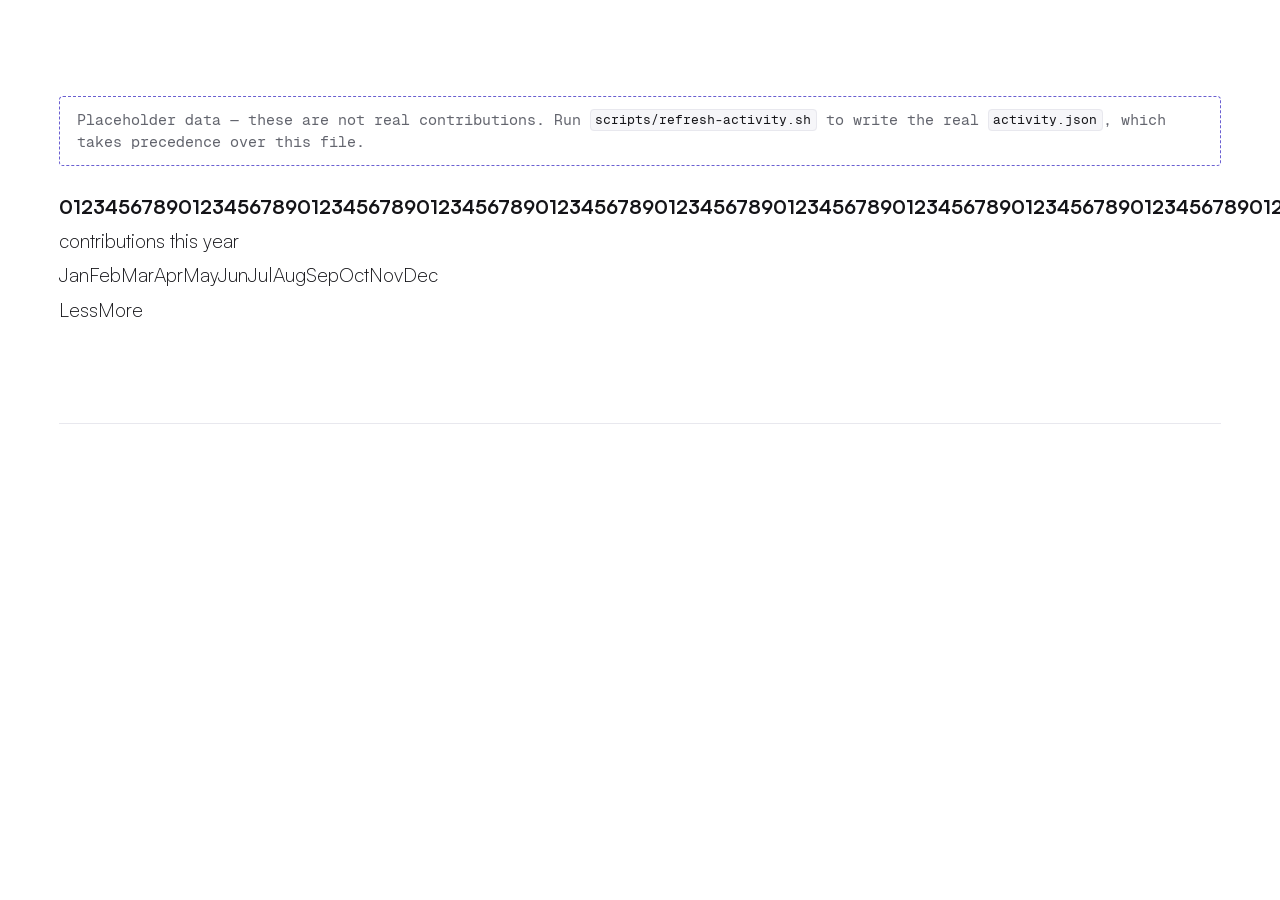
==== commit 3bdcfde3: "Add the GitHub contribution grid component The grid renders from a snapshot of the contribution cale" ====
--- a/github-activity-preview.html
+++ b/github-activity-preview.html
@@ -6,84 +6,49 @@
   <title>GitHub activity preview — Omar Hopman</title>
   <link rel="stylesheet" href="style.css">
   <style>
+    /* Preview harness only: gives the component room to breathe on its own page.
+       The component's own styles live in style.css under ACTIVITY, so moving it
+       onto the About section later means copying markup and adding one script
+       tag — nothing here. */
     body { min-height: 100vh; }
     .preview { padding-top: 5rem; padding-bottom: 5rem; }
-    .activity { margin-top: 2rem; }
-    .activity-total { display: flex; align-items: baseline; gap: .55rem; margin-bottom: .75rem; font-size: .85rem; color: var(--muted); }
-    .activity-total strong { display: inline-flex; color: var(--ink); font: 1.65rem/1 var(--font-mono); letter-spacing: -.06em; font-variant-numeric: tabular-nums; }
-    .count-digit { display: inline-block; height: 1em; overflow: hidden; }
-    .count-reel { display: flex; flex-direction: column; transform: translateY(-10em); transition: transform 1s cubic-bezier(.45, 0, .2, 1); }
-    .count-reel span { height: 1em; line-height: 1em; }
-    .grid-scroll { overflow-x: auto; padding: .85rem 0 .3rem; }
-    .activity-grid { display: grid; grid-template-rows: repeat(7, 11px); grid-auto-flow: column; grid-auto-columns: 11px; gap: 4px; width: max-content; }
-    .day { width: 11px; height: 11px; border-radius: 2px; background: var(--line); }
-    .day[data-level="1"] { background: color-mix(in srgb, var(--accent) 24%, var(--bg)); }
-    .day[data-level="2"] { background: color-mix(in srgb, var(--accent) 46%, var(--bg)); }
-    .day[data-level="3"] { background: color-mix(in srgb, var(--accent) 70%, var(--bg)); }
-    .day[data-level="4"] { background: var(--accent); }
-    .months { display: flex; justify-content: space-between; margin: .45rem 0 0 1.2rem; color: var(--muted); font: .65rem var(--font-mono); }
-    .activity-bottom { display: flex; justify-content: flex-end; margin-top: .75rem; }
-    .legend { display: flex; align-items: center; gap: 4px; color: var(--muted); font-size: .68rem; }
-    .legend span:first-child { margin-right: 3px; }
-    @media (prefers-reduced-motion: reduce) { .count-reel { transition: none; } }
+
+    /* Shown only when the placeholder snapshot rendered instead of the real
+       one, so dummy numbers can never be mistaken for real ones. */
+    .activity-notice {
+      margin: 0 0 1.25rem;
+      padding: 0.6rem 0.85rem;
+      border: 1px dashed var(--accent);
+      border-radius: 4px;
+      color: var(--muted);
+      font: 0.78rem/1.5 var(--font-mono);
+    }
+    .activity-notice[hidden] { display: none; }
   </style>
 </head>
 <body>
   <main class="wrap preview">
-    <section class="activity" aria-label="GitHub contribution activity preview">
-      <p class="activity-total"><strong id="contributionCount" aria-label="1,284">1,284</strong><span>contributions this year</span></p>
-      <div class="grid-scroll" aria-label="Contribution graph preview">
-        <div class="activity-grid" id="activityGrid"></div>
-        <div class="months" aria-hidden="true"><span>Jan</span><span>Feb</span><span>Mar</span><span>Apr</span><span>May</span><span>Jun</span><span>Jul</span><span>Aug</span><span>Sep</span><span>Oct</span><span>Nov</span><span>Dec</span></div>
+    <section class="activity" aria-label="GitHub contribution activity">
+      <p class="activity-notice" hidden>
+        Placeholder data — these are not real contributions. Run
+        <code>scripts/refresh-activity.sh</code> to write the real
+        <code>activity.json</code>, which takes precedence over this file.
+      </p>
+      <p class="activity-total">
+        <strong class="activity-count"></strong>
+        <span>contributions this year</span>
+      </p>
+      <div class="grid-scroll" aria-label="Contribution graph">
+        <div class="activity-grid" data-source="activity.json" data-fallback="activity.preview.json"></div>
+        <div class="months activity-months" aria-hidden="true"></div>
       </div>
       <div class="activity-bottom">
-        <div class="legend" aria-label="Less to more activity"><span>Less</span><i class="day"></i><i class="day" data-level="1"></i><i class="day" data-level="2"></i><i class="day" data-level="3"></i><i class="day" data-level="4"></i><span>More</span></div>
+        <div class="legend" aria-label="Less to more activity">
+          <span>Less</span><i class="day"></i><i class="day" data-level="1"></i><i class="day" data-level="2"></i><i class="day" data-level="3"></i><i class="day" data-level="4"></i><span>More</span>
+        </div>
       </div>
     </section>
   </main>
-  <script>
-    const counter = document.getElementById('contributionCount');
-    const target = '1284';
-    counter.replaceChildren(...target.split('').map((digit, index) => {
-      const window = document.createElement('span');
-      const reel = document.createElement('span');
-      window.className = 'count-digit';
-      window.setAttribute('aria-hidden', 'true');
-      reel.className = 'count-reel';
-      const turns = index + 1;
-      reel.style.transitionDelay = `${(target.length - index) * 100}ms`;
-      for (let number = 0; number < 10 * (turns + 2); number++) {
-        const item = document.createElement('span');
-        item.textContent = number % 10;
-        reel.append(item);
-      }
-      const finalPosition = 10 * (turns + 1) + Number(digit);
-      reel.dataset.position = finalPosition;
-      window.append(reel);
-      reel.style.transform = 'translateY(-10em)';
-      return window;
-    }));
-    counter.insertBefore(document.createTextNode(','), counter.children[1]);
-    requestAnimationFrame(() => requestAnimationFrame(() => {
-      counter.querySelectorAll('.count-reel').forEach(reel => {
-        reel.style.transform = `translateY(-${reel.dataset.position}em)`;
-      });
-    }));
-
-    const grid = document.getElementById('activityGrid');
-    const start = new Date('2026-01-01T12:00:00');
-    const end = new Date('2026-12-31T12:00:00');
-    const offset = start.getDay();
-    for (let i = 0; i < offset; i++) grid.append(Object.assign(document.createElement('i'), { className: 'day' }));
-    for (let day = new Date(start); day <= end; day.setDate(day.getDate() + 1)) {
-      const cell = document.createElement('i');
-      const sample = Math.abs(Math.sin(day.getTime() / 86400000 * 12.9898) * 43758.5453) % 1;
-      const count = sample > .76 ? Math.ceil(sample * 8) : sample > .45 ? Math.ceil(sample * 3) : 0;
-      cell.className = 'day';
-      if (count) cell.dataset.level = count > 6 ? 4 : count > 4 ? 3 : count > 2 ? 2 : 1;
-      cell.title = `${day.toLocaleDateString('en', { month: 'short', day: 'numeric' })}: ${count} contributions`;
-      grid.append(cell);
-    }
-  </script>
+  <script src="js/github-activity.js" defer></script>
 </body>
-</html>
+</html>
--- a/style.css
+++ b/style.css
@@ -57,6 +57,9 @@
     --accent-glow-2: rgba(30, 32, 48, 0.06);
     --accent-halo: rgba(106, 95, 209, 0.11);
     --accent-halo-soft: rgba(106, 95, 209, 0.04);
+    /* Midpoint of --gradient, so the dot grid shares the hover border's
+       silver rather than introducing a second hue behind the text. */
+    --grid-dot: #a3a6b1;
     --gradient: linear-gradient(120deg, #dcdde2, #a3a6b1 50%, #e4e5e9);
     --wave-rgb: 112, 98, 205;
     --wave-alpha: 0.95;
@@ -78,6 +81,7 @@
     --accent-glow-2: rgba(205, 210, 238, 0.07);
     --accent-halo: rgba(169, 158, 242, 0.14);
     --accent-halo-soft: rgba(169, 158, 242, 0.05);
+    --grid-dot: #9a9dad;
     --gradient: linear-gradient(120deg, #3b3d48, #9a9dad 50%, #3b3d48);
     --wave-rgb: 158, 148, 246;
     --wave-alpha: 1.45;
@@ -134,7 +138,10 @@
 .nav-right {
     display: flex;
     align-items: center;
-    gap: 1.25rem;
+    /* Resume, language and theme are the controls that have to stay reachable,
+       so this cluster never shrinks or wraps. The brand gives way instead. */
+    flex: 0 0 auto;
+    gap: 0.7rem;
 }
 
 .language-toggle {
@@ -250,25 +257,88 @@
     display: flex;
     align-items: center;
     justify-content: space-between;
+    /* space-between alone lets the brand and the control cluster touch at
+       narrow widths, because neither side is allowed to shrink. This is the
+       floor on the gap between them. */
+    gap: 1rem;
     height: 64px;
     font-size: 0.9rem;
 }
 
+/* The brand yields space instead of pushing the controls off-screen. It used to
+   be inline-flex to sit the avatar beside the name; with the avatar gone it is
+   plain truncated text, and min-width: 0 is what actually lets a flex item
+   shrink below its content width and ellipsis rather than overflow. */
 .brand {
-    display: inline-flex;
-    align-items: center;
-    gap: 0.55rem;
+    display: block;
+    min-width: 0;
+    overflow: hidden;
+    text-overflow: ellipsis;
+    white-space: nowrap;
     font-family: var(--font-body);
     font-weight: 400;
     letter-spacing: -0.01em;
     font-size: 1.05rem;
 }
 
-.brand img {
-    width: 34px;
-    height: 34px;
+/* The avatar sat in the navbar at 34px while the brand text was beside it; it
+   now heads the About sidebar next to the GitHub handle, where it is the
+   section's only visual anchor and can afford to be larger. */
+.about-id {
+    display: flex;
+    align-items: center;
+    gap: 0.95rem;
+    /* The card is a column flex with align-items: flex-start, so this row
+       shrink-to-fits its content and is not capped by the card at all. Without
+       the cap it overflows the card rather than compressing, and the handle's
+       ellipsis never gets a chance to engage. */
+    max-width: 100%;
+}
+
+/* Geist Mono is the Geist face this site actually loads — there is no plain
+   Geist sans here, Satoshi is the body font — and mono is the convention for a
+   handle anyway, matching the other labels in this card. */
+.about-handle {
+    font-family: var(--font-mono);
+    font-size: 1.2rem;
+    color: var(--ink);
+    /* Last-resort safety net. The avatar cannot shrink, so the handle absorbs
+       whatever is left and ellipses rather than pushing the pair past the card
+       edge on a pathologically narrow screen. In practice the scale-down below
+       means this never actually triggers. */
+    min-width: 0;
+    overflow: hidden;
+    text-overflow: ellipsis;
+    white-space: nowrap;
+}
+
+.about-avatar {
+    width: 76px;
+    height: 76px;
+    flex: 0 0 auto;
     object-fit: cover;
-    border-radius: 4px;
+    border-radius: 8px;
+}
+
+/* The avatar cannot shrink and the handle has a fixed intrinsic width, so below
+   about 390px the row outgrows the card: 76px + 12.24px gap + 152px of handle
+   needs 246px, and the card's inner width is ~220px there once the wrap gutter
+   and the card's own padding are taken out. Stepping both down keeps the pair on
+   one line instead of spilling past the card edge. */
+@media (max-width: 400px) {
+    .about-id {
+        gap: 0.75rem;
+    }
+
+    .about-avatar {
+        width: 60px;
+        height: 60px;
+        border-radius: 7px;
+    }
+
+    .about-handle {
+        font-size: 1.05rem;
+    }
 }
 
 .nav-links {
@@ -450,6 +520,133 @@
     width: 1rem;
     height: 1rem;
     flex: 0 0 auto;
+}
+
+.cv-link {
+    display: inline-flex;
+    align-items: center;
+    gap: 0.4rem;
+    height: 34px;
+    padding: 0 0.75rem;
+    border: 1px solid var(--line);
+    border-radius: 4px;
+    color: var(--muted);
+    font-size: 0.85rem;
+    line-height: 1;
+    white-space: nowrap;
+    transition:
+        color 0.2s,
+        border-color 0.2s,
+        transform 130ms cubic-bezier(0.23, 1, 0.32, 1);
+}
+
+.cv-link svg {
+    width: 0.95rem;
+    height: 0.95rem;
+    flex: 0 0 auto;
+}
+
+.cv-link:hover {
+    color: var(--ink);
+    border-color: var(--accent);
+}
+
+/* ABOUT */
+.about-grid {
+    display: grid;
+    grid-template-columns: minmax(0, 1.45fr) minmax(0, 1fr);
+    gap: 3.5rem;
+    align-items: start;
+}
+
+.about-body p {
+    color: var(--muted);
+    font-size: 0.98rem;
+    line-height: 1.7;
+    max-width: 34rem;
+}
+
+.about-body p + p {
+    margin-top: 1rem;
+}
+
+.about-side {
+    display: flex;
+    flex-direction: column;
+    align-items: flex-start;
+    gap: 1.5rem;
+    padding: 1.5rem;
+    border: 1px solid var(--line);
+    border-radius: 6px;
+    background: var(--bg);
+}
+
+.cv-link--about {
+    height: auto;
+    padding: 0.85rem 1.6rem;
+    font-size: 0.95rem;
+}
+
+.cv-link--about svg {
+    width: 1.05rem;
+    height: 1.05rem;
+}
+
+.about-facts {
+    width: 100%;
+    display: flex;
+    flex-direction: column;
+    gap: 0.9rem;
+    padding-top: 1.25rem;
+    border-top: 1px solid var(--line);
+}
+
+.about-fact dt {
+    font-family: var(--font-mono);
+    font-size: 0.7rem;
+    letter-spacing: 0.06em;
+    text-transform: uppercase;
+    color: var(--muted);
+    margin-bottom: 0.15rem;
+}
+
+.about-fact dd {
+    font-size: 0.92rem;
+    color: var(--ink);
+}
+
+.about-github {
+    display: inline-flex;
+    align-items: center;
+    gap: 0.55rem;
+    color: var(--muted);
+    font-size: 0.88rem;
+    border-bottom: 1px solid transparent;
+    transition: color 0.2s, border-color 0.2s;
+}
+
+.about-github .github-mark {
+    width: 1.1rem;
+    height: 1.1rem;
+    flex: 0 0 auto;
+}
+
+.about-github:hover {
+    color: var(--accent);
+    border-bottom-color: var(--accent);
+}
+
+@media (max-width: 860px) {
+    .about-grid {
+        grid-template-columns: minmax(0, 1fr);
+        gap: 2.25rem;
+    }
+}
+
+@media (hover: hover) and (pointer: fine) {
+    .cv-link:active {
+        transform: scale(0.95);
+    }
 }
 
 .btn-primary:hover {
@@ -805,14 +1002,45 @@
     border-radius: 6px;
     background: var(--bg);
     transition: box-shadow 0.25s ease;
-    /* Tilt writes --tilt-x/y/scale; the reveal animates --enter-y.
-       Keeping the composition here means JS and GSAP never fight over
-       the transform property itself. */
-    transform: perspective(700px)
-        translateY(var(--enter-y, 0px))
-        rotateX(var(--tilt-x, 0deg))
-        rotateY(var(--tilt-y, 0deg))
-        scale(var(--tilt-s, 1));
+    /* Only the reveal animates --enter-y; JS and GSAP never fight over the
+       transform property itself. The card no longer tilts. */
+    transform: translateY(var(--enter-y, 0px));
+}
+
+/* Cursor-lit dot grid: a dot pattern masked to a soft circle at the pointer,
+   so the grid materialises under the cursor and falls off toward the edges.
+   Reads like a shader preview rather than a hover highlight. */
+.project-card::before {
+    content: "";
+    position: absolute;
+    inset: 0;
+    border-radius: inherit;
+    /* Translucent silver, not solid: the dots stay behind the text as texture
+       and never compete with it for contrast. */
+    background-image: radial-gradient(
+        color-mix(in srgb, var(--grid-dot) 60%, transparent) 0.9px,
+        transparent 1.2px
+    );
+    background-size: 14px 14px;
+    /* Grid stays anchored to the card; only the light moves across it. */
+    background-position: 0 0;
+    -webkit-mask: radial-gradient(circle 150px at var(--mx, 50%) var(--my, 50%), #000, transparent 70%);
+    mask: radial-gradient(circle 150px at var(--mx, 50%) var(--my, 50%), #000, transparent 70%);
+    opacity: 0;
+    transition: opacity 0.3s ease;
+    pointer-events: none;
+}
+
+.project-card:hover::before {
+    opacity: 0.26;
+}
+
+/* A cursor-following pattern is motion; reduced-motion users get the static
+   hover treatment (border glow + purple name) and nothing that tracks. */
+@media (prefers-reduced-motion: reduce) {
+    .project-card::before {
+        display: none;
+    }
 }
 
 .project-card::after {
@@ -844,12 +1072,8 @@
         0 10px 30px -22px var(--accent-glow-2);
 }
 
-/* Only promote to its own layer while it's actually moving. */
-.project-card.is-tilting {
-    will-change: transform;
-}
-
-/* Fallback when JS tilt is unavailable/disabled (touch, reduced motion): plain CSS press feedback. */
+/* Fallback when the cursor spotlight is unavailable (touch, reduced motion):
+   plain CSS press feedback instead. */
 .project-card.static-card {
     transition:
         box-shadow 0.25s ease,
@@ -857,10 +1081,12 @@
 }
 
 .project-card.static-card:active {
-    transform: perspective(700px) scale(0.985);
+    transform: translateY(var(--enter-y, 0px)) scale(0.985);
 }
 
 .project-body {
+    position: relative;
+    z-index: 1;
     padding: 1.25rem 1.4rem 1.5rem;
     display: flex;
     flex-direction: column;
@@ -913,6 +1139,21 @@
 .tile-stack .sep {
     margin: 0 0.4rem;
     color: var(--line);
+}
+
+/* Stack row and the details cue share one line: stack left, cue hard right. */
+.tile-foot {
+    display: flex;
+    align-items: baseline;
+    justify-content: space-between;
+    gap: 0.75rem;
+}
+
+.tile-more {
+    font-family: var(--font-mono);
+    font-size: 0.74rem;
+    color: var(--accent);
+    white-space: nowrap;
 }
 
 /* TIMELINE */
@@ -970,6 +1211,23 @@
 
 .timeline-item:last-child::after {
     height: var(--segment-height, 0px);
+}
+
+/* An upcoming entry is a placeholder, not a role yet, so its segment stays dashed
+   instead of filling. The fill is switched off outright rather than made faint: at a
+   low opacity it still paints a wash over the whole segment once the reading line
+   passes, burying the stripes and leaving the placeholder as the most solid line on
+   the track. `background: none` keeps the element measurable while painting nothing. */
+.timeline-item.is-upcoming::before {
+    background: repeating-linear-gradient(
+        to bottom,
+        color-mix(in srgb, var(--ink) 14%, transparent) 0 4px,
+        transparent 4px 9px
+    );
+}
+
+.timeline-item.is-upcoming::after {
+    background: none;
 }
 
 .timeline-cursor {
@@ -1203,6 +1461,14 @@
     }
 
     .nav-links a:not(.contact-link) {
+        display: none;
+    }
+
+    .nav-right .cv-link {
+        padding: 0 0.55rem;
+    }
+
+    .nav-right .cv-link .cv-label {
         display: none;
     }
 
